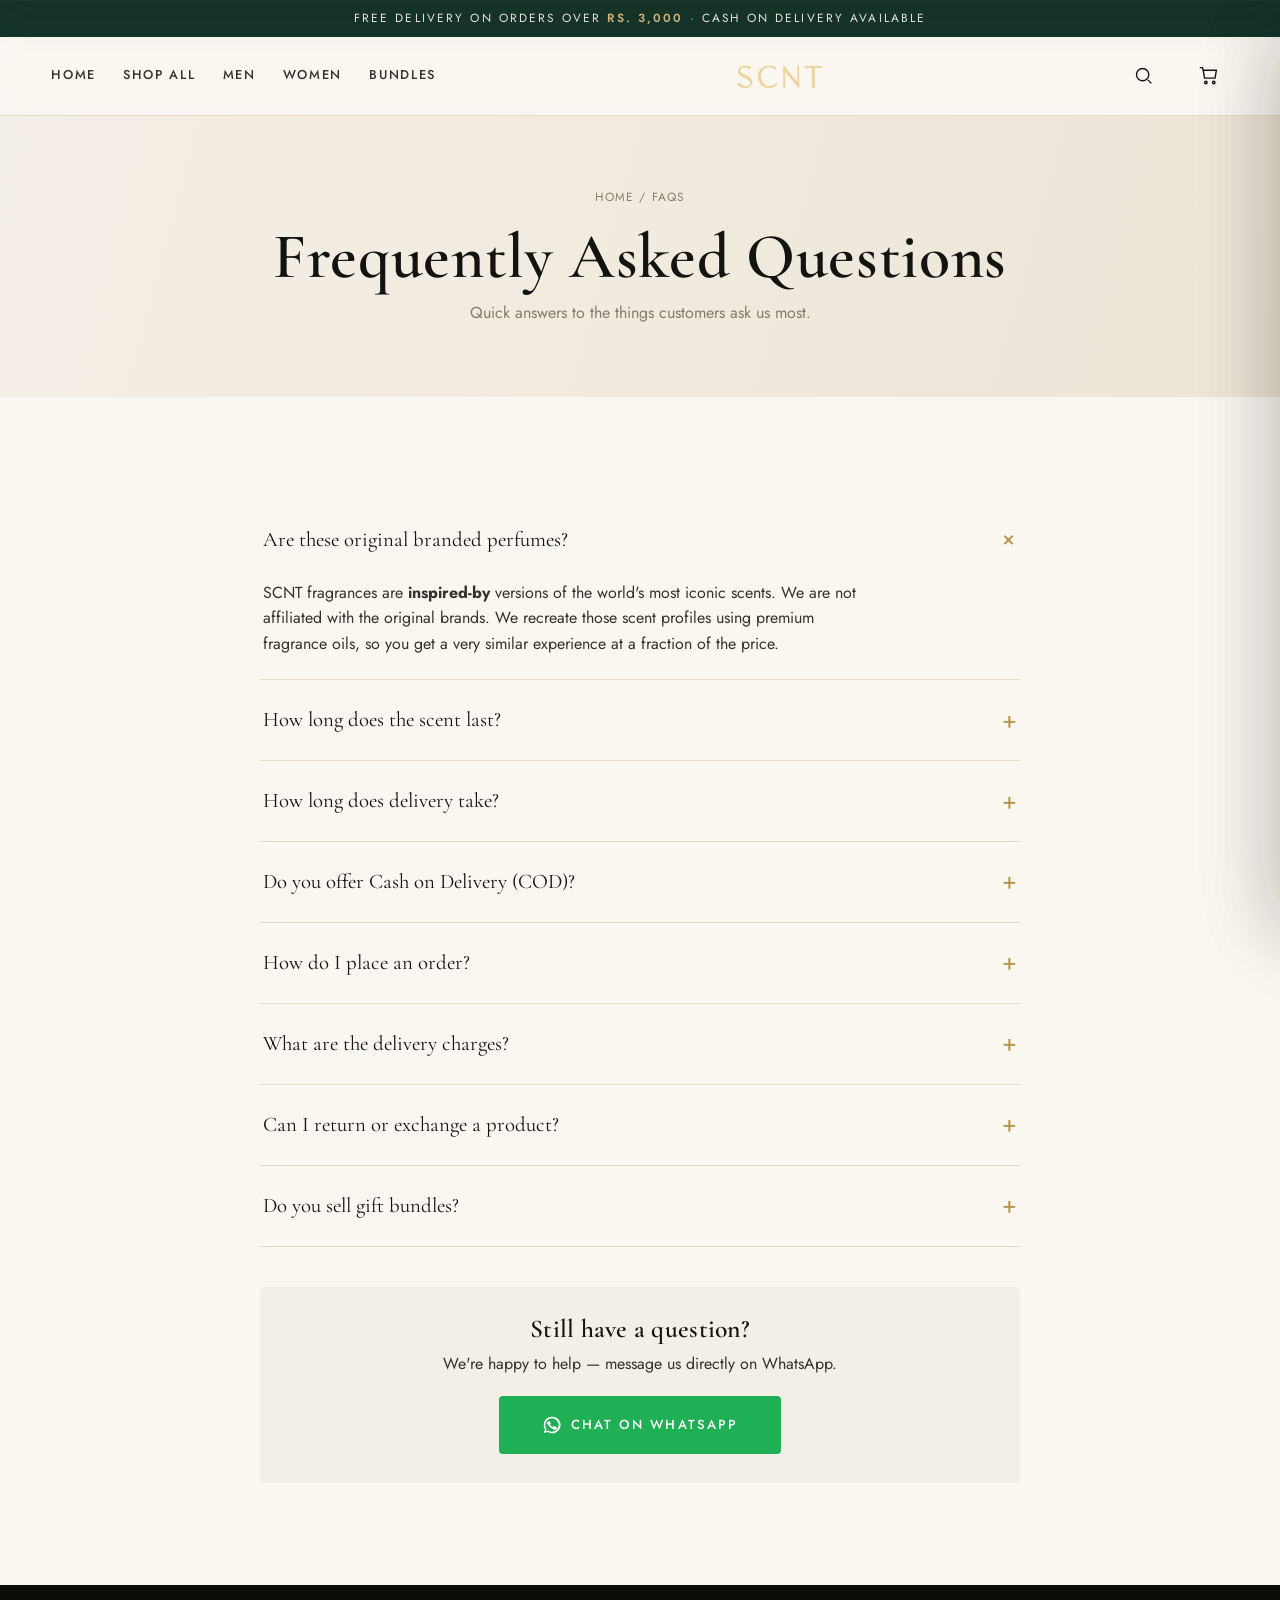
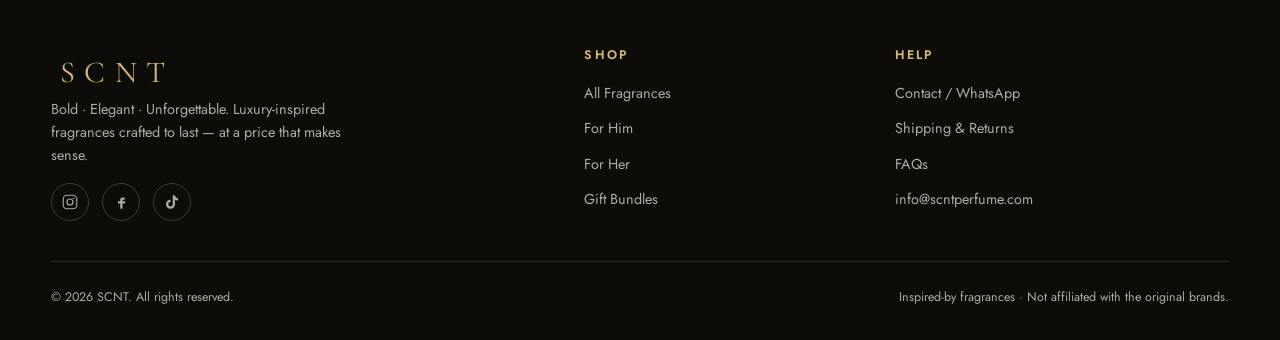
==== faq.html @ 722151c9 "Initial commit: SCNT website" ====
<!DOCTYPE html>
<html lang="en">
<head>
<meta charset="UTF-8">
<meta name="viewport" content="width=device-width, initial-scale=1.0">
<title>FAQs | SCNT</title>
<meta name="description" content="Frequently asked questions about SCNT fragrances — quality, longevity, delivery, Cash on Delivery, ordering and returns.">
<link rel="icon" href="logos stuff/fav icon green.png">
<link rel="preconnect" href="https://fonts.googleapis.com">
<link rel="preconnect" href="https://fonts.gstatic.com" crossorigin>
<link href="https://fonts.googleapis.com/css2?family=Cormorant+Garamond:ital,wght@0,500;0,600;0,700;1,500;1,600&family=Jost:wght@300;400;500;600&display=swap" rel="stylesheet">
<link rel="stylesheet" href="css/styles.css">
</head>
<body>
<div id="site-header"></div>

<div class="page-head">
  <div class="wrap">
    <div class="breadcrumb"><a href="index.html">Home</a> / FAQs</div>
    <h1>Frequently Asked Questions</h1>
    <p>Quick answers to the things customers ask us most.</p>
  </div>
</div>

<section class="section">
  <div class="wrap info">

    <details class="faq-item" open>
      <summary>Are these original branded perfumes?</summary>
      <div class="faq-body">SCNT fragrances are <strong>inspired-by</strong> versions of the world's most iconic scents. We are not affiliated with the original brands. We recreate those scent profiles using premium fragrance oils, so you get a very similar experience at a fraction of the price.</div>
    </details>

    <details class="faq-item">
      <summary>How long does the scent last?</summary>
      <div class="faq-body">Thanks to our high oil concentration, most fragrances last a full day on skin and even longer on clothing. Longevity varies a little by scent and skin type.</div>
    </details>

    <details class="faq-item">
      <summary>How long does delivery take?</summary>
      <div class="faq-body">Orders are delivered within <strong>2–3 days after your order is confirmed</strong>. See our <a href="shipping.html" style="border-bottom:1px solid var(--gold-deep)">Shipping &amp; Returns</a> page for full details.</div>
    </details>

    <details class="faq-item">
      <summary>Do you offer Cash on Delivery (COD)?</summary>
      <div class="faq-body">Yes — Cash on Delivery is available nationwide. You pay when your order arrives at your doorstep.</div>
    </details>

    <details class="faq-item">
      <summary>How do I place an order?</summary>
      <div class="faq-body">Add the fragrances you love to your bag, then tap <strong>“Order via WhatsApp.”</strong> Your order details are filled in automatically — just send the message and share your name and address to confirm.</div>
    </details>

    <details class="faq-item">
      <summary>What are the delivery charges?</summary>
      <div class="faq-body">Delivery is <strong>FREE on orders over Rs. 3,000</strong>. A small flat charge applies below that, confirmed with you on WhatsApp.</div>
    </details>

    <details class="faq-item">
      <summary>Can I return or exchange a product?</summary>
      <div class="faq-body">If an item arrives damaged or incorrect, message us within <strong>3 days of delivery</strong> and we'll replace it. For hygiene reasons, opened or used fragrances can't be returned unless faulty.</div>
    </details>

    <details class="faq-item">
      <summary>Do you sell gift bundles?</summary>
      <div class="faq-body">Yes! Our <a href="shop.html?cat=packs" style="border-bottom:1px solid var(--gold-deep)">Gift Bundles</a> pair popular scents together at a discounted price — perfect for gifting or building your collection.</div>
    </details>

    <div class="info-cta">
      <h3>Still have a question?</h3>
      <p>We're happy to help — message us directly on WhatsApp.</p>
      <a class="btn wa-btn btn-lg" id="waContact">Chat on WhatsApp</a>
    </div>

  </div>
</section>

<div id="site-footer"></div>

<script src="js/data.js"></script>
<script src="js/app.js"></script>
<script>
  buildChrome("");
  document.getElementById("waContact").innerHTML = IC.wa + " Chat on WhatsApp";
  document.getElementById("waContact").href = "https://wa.me/" + SITE.whatsapp;
  document.getElementById("waContact").target = "_blank";
</script>
</body>
</html>
---- css/styles.css ----
/* ============================================================
   SCNT — Premium fragrance store
   Design system + components
   ============================================================ */

:root {
  /* Brand palette (from logo + cover) */
  --cream:      #f4efe6;
  --cream-2:    #ece5d8;
  --paper:      #faf7f1;
  --ink:        #14130f;
  --ink-soft:   #35322b;
  --green:      #16352a;   /* label green */
  --green-2:    #1e4636;
  --gold:       #d9b779;   /* logo gold */
  --gold-deep:  #b9944e;
  --line:       #e2d9c8;
  --muted:      #857c6b;
  --white:      #ffffff;
  --danger:     #a4442f;

  --shadow-sm: 0 2px 10px rgba(20,19,15,.06);
  --shadow-md: 0 14px 40px rgba(20,19,15,.10);
  --shadow-lg: 0 30px 80px rgba(20,19,15,.16);

  --serif: "Cormorant Garamond", "Playfair Display", Georgia, serif;
  --sans:  "Jost", "Poppins", system-ui, -apple-system, "Segoe UI", sans-serif;

  --wrap: 1240px;
  --radius: 4px;
}

/* ---------- Reset / base ---------- */
* { box-sizing: border-box; margin: 0; padding: 0; }
html { scroll-behavior: smooth; }
body {
  font-family: var(--sans);
  color: var(--ink);
  background: var(--paper);
  line-height: 1.6;
  -webkit-font-smoothing: antialiased;
  overflow-x: hidden;
}
img { max-width: 100%; display: block; }
a { color: inherit; text-decoration: none; }
button { font-family: inherit; cursor: pointer; border: none; background: none; }
ul { list-style: none; }

h1, h2, h3, h4 { font-family: var(--serif); font-weight: 600; line-height: 1.08; letter-spacing: .01em; }

.wrap { width: min(var(--wrap), 92%); margin-inline: auto; }
.eyebrow {
  font-family: var(--sans);
  text-transform: uppercase;
  letter-spacing: .34em;
  font-size: .72rem;
  font-weight: 500;
  color: var(--gold-deep);
}
.section { padding: clamp(3.5rem, 8vw, 7rem) 0; }
.section-head { text-align: center; max-width: 640px; margin: 0 auto clamp(2rem,4vw,3.2rem); }
.section-head h2 { font-size: clamp(2.1rem, 5vw, 3.4rem); margin: .5rem 0 .7rem; }
.section-head p { color: var(--muted); font-size: 1.02rem; }

/* ---------- Buttons ---------- */
.btn {
  display: inline-flex; align-items: center; justify-content: center; gap: .55rem;
  padding: .95rem 2rem;
  font-family: var(--sans); font-size: .82rem; font-weight: 500;
  letter-spacing: .16em; text-transform: uppercase;
  border-radius: var(--radius);
  transition: .3s ease;
  border: 1px solid transparent;
}
.btn-dark { background: var(--ink); color: var(--cream); }
.btn-dark:hover { background: var(--green); }
.btn-gold { background: var(--gold); color: var(--ink); }
.btn-gold:hover { background: var(--gold-deep); color: var(--white); }
.btn-outline { border-color: var(--ink); color: var(--ink); background: transparent; }
.btn-outline:hover { background: var(--ink); color: var(--cream); }
.btn-ghost { border-color: var(--line); color: var(--ink-soft); }
.btn-ghost:hover { border-color: var(--ink); }
.btn-block { width: 100%; }
.btn-lg { padding: 1.1rem 2.6rem; }

/* ---------- Announcement bar ---------- */
.topbar {
  background: var(--green); color: var(--cream);
  text-align: center; font-size: .74rem; letter-spacing: .18em;
  text-transform: uppercase; padding: .55rem 1rem;
}
.topbar b { color: var(--gold); font-weight: 600; }

/* ---------- Header ---------- */
.header {
  position: sticky; top: 0; z-index: 100;
  background: rgba(250,247,241,.86);
  backdrop-filter: blur(14px);
  border-bottom: 1px solid var(--line);
}
.nav { display: flex; align-items: center; justify-content: space-between; height: 78px; }
.nav-left, .nav-right { display: flex; align-items: center; gap: 1.6rem; }
.nav-links { display: flex; gap: 1.7rem; }
.nav-links a {
  font-size: .8rem; letter-spacing: .13em; text-transform: uppercase;
  font-weight: 500; color: var(--ink-soft); position: relative; padding: .3rem 0;
}
.nav-links a::after {
  content: ""; position: absolute; left: 0; bottom: -2px; height: 1px; width: 0;
  background: var(--gold-deep); transition: width .3s;
}
.nav-links a:hover::after, .nav-links a.active::after { width: 100%; }
.nav-links a.active { color: var(--ink); }

.brand-logo { text-align: center; }
.brand-logo img { height: 36px; width: auto; }
.brand-word {
  font-family: var(--serif); font-size: 1.9rem; letter-spacing: .3em;
  color: var(--ink); padding-left: .3em;
}

.icon-btn {
  position: relative; display: inline-flex; align-items: center; justify-content: center;
  width: 40px; height: 40px; border-radius: 50%; color: var(--ink);
  transition: background .25s;
}
.icon-btn:hover { background: var(--cream-2); }
.icon-btn svg { width: 21px; height: 21px; }
.cart-count {
  position: absolute; top: 2px; right: 0;
  background: var(--gold); color: var(--ink);
  font-family: var(--sans); font-size: .62rem; font-weight: 700;
  min-width: 17px; height: 17px; border-radius: 9px;
  display: flex; align-items: center; justify-content: center; padding: 0 4px;
}
.hamburger { display: none; }

/* ---------- Hero ---------- */
.hero {
  position: relative;
  background: linear-gradient(105deg, var(--cream) 0%, var(--cream-2) 100%);
  overflow: hidden;
}
.hero-grid {
  display: grid; grid-template-columns: 1.05fr .95fr; align-items: center;
  min-height: min(78vh, 720px); gap: 2rem;
}
.hero-copy { padding: 3rem 0; max-width: 560px; }
.hero-copy .eyebrow { margin-bottom: 1.3rem; }
.hero-copy h1 {
  font-size: clamp(3rem, 7vw, 5.4rem); line-height: .98; margin-bottom: 1.4rem;
}
.hero-copy h1 .gold { color: var(--gold-deep); font-style: italic; }
.hero-copy p { font-size: 1.1rem; color: var(--ink-soft); margin-bottom: 2.2rem; max-width: 440px; }
.hero-cta { display: flex; gap: 1rem; flex-wrap: wrap; }
.hero-media {
  position: relative; align-self: stretch; min-height: 460px;
  margin: 1.6rem 0; border-radius: 18px; overflow: hidden;
  animation: floaty 6s ease-in-out infinite;
}
.hero-media img {
  position: absolute; inset: 0; width: 100%; height: 100%;
  object-fit: cover; object-position: center;
}
.hero-smoke { display: none; }
@keyframes floaty { 0%,100% { transform: translateY(0); } 50% { transform: translateY(-14px); } }

/* Full-width cover banner hero */
.hero-cover { background: var(--cream); text-align: center; padding-bottom: .4rem; }
.cover-img { width: 100%; height: auto; display: block; animation: floaty 6s ease-in-out infinite; }
.hero-cover-cta { display: flex; gap: 1rem; justify-content: center; padding: 1.6rem 0 2.4rem; flex-wrap: wrap; }
@media (max-width: 640px) {
  .hero-cover-cta { padding: 1.1rem 0 1.6rem; }
  .hero-cover-cta .btn { flex: 1; }
}

/* trust strip */
.trust {
  border-top: 1px solid var(--line); border-bottom: 1px solid var(--line);
  background: var(--paper);
}
.trust-grid { display: grid; grid-template-columns: repeat(4,1fr); }
.trust-item {
  display: flex; align-items: center; justify-content: center; gap: .7rem;
  padding: 1.3rem 1rem; text-align: center; border-right: 1px solid var(--line);
  font-size: .78rem; letter-spacing: .1em; text-transform: uppercase; color: var(--ink-soft);
}
.trust-item:last-child { border-right: none; }
.trust-item svg { width: 22px; height: 22px; color: var(--gold-deep); flex: none; }

/* ---------- Category / collection tiles ---------- */
.cats { display: grid; grid-template-columns: repeat(3,1fr); gap: 1.4rem; }
.cat {
  position: relative; border-radius: var(--radius); overflow: hidden;
  aspect-ratio: 4/5; display: flex; align-items: flex-end;
  background: #fff; box-shadow: var(--shadow-sm);
  isolation: isolate; transition: transform .35s, box-shadow .35s;
}
.cat:hover { transform: translateY(-4px); box-shadow: var(--shadow-md); }
.cat-bg {
  position: absolute; inset: 0; width: 100%; height: 100%;
  object-fit: cover; object-position: center; z-index: 0; transition: transform .7s ease;
}
.cat:hover .cat-bg { transform: scale(1.06); }
.cat::after {
  content: ""; position: absolute; inset: 0; z-index: 1;
  background: linear-gradient(to top, rgba(10,12,9,.88) 0%, rgba(10,12,9,.45) 32%, rgba(10,12,9,0) 62%);
}
.cat-body { position: relative; z-index: 2; padding: 1.8rem; color: var(--cream); width: 100%; }
.cat-body h3 { font-size: 1.7rem; color: var(--cream); margin-top: .15rem; }
.cat-body span { font-size: .72rem; letter-spacing: .2em; text-transform: uppercase; color: var(--gold); }
.cat-body .explore { display: inline-block; margin-top: .7rem; font-size: .74rem; letter-spacing: .14em; text-transform: uppercase; color: var(--cream); border-bottom: 1px solid var(--gold); padding-bottom: 2px; transition: color .25s; }
.cat:hover .cat-body .explore { color: var(--gold); }

/* ---------- Product cards / grid ---------- */
.product-grid {
  display: grid; grid-template-columns: repeat(4, 1fr); gap: 1.6rem;
}
.card {
  background: var(--white); border-radius: var(--radius);
  overflow: hidden; display: flex; flex-direction: column;
  transition: transform .35s, box-shadow .35s;
  position: relative; box-shadow: var(--shadow-sm);
}
.card:hover { transform: translateY(-6px); box-shadow: var(--shadow-md); }
.card-media {
  position: relative; aspect-ratio: 1/1; background: #ffffff;
  overflow: hidden;
}
.card-media img {
  position: absolute; inset: 0; width: 100%; height: 100%; object-fit: contain; padding: 6%;
  filter: saturate(1.18) contrast(1.09);
  transition: opacity .4s ease, transform .6s ease;
}
.card-media img.alt { opacity: 0; }
.card:hover .card-media img.main { opacity: 0; }
.card:hover .card-media img.alt { opacity: 1; transform: scale(1.04); }
.badge {
  position: absolute; z-index: 3; top: 12px; left: 12px;
  font-family: var(--sans); font-size: .62rem; font-weight: 600; letter-spacing: .14em; text-transform: uppercase;
  padding: .32rem .6rem; border-radius: 3px;
}
.badge.best { background: var(--gold); color: var(--ink); }
.badge.lux  { background: var(--green); color: var(--gold); }
.badge.save { background: var(--danger); color: #fff; left: auto; right: 12px; }
.card-quick {
  position: absolute; z-index: 3; left: 12px; right: 12px; bottom: 12px;
  transform: translateY(120%); opacity: 0; transition: .35s ease;
}
.card:hover .card-quick { transform: translateY(0); opacity: 1; }
.card-body { padding: 1.1rem 1.2rem 1.3rem; display: flex; flex-direction: column; flex: 1; }
.card-gender { font-size: .66rem; letter-spacing: .2em; text-transform: uppercase; color: var(--muted); }
.card-title { font-family: var(--serif); font-size: 1.4rem; margin: .15rem 0 .1rem; }
.card-insp { font-size: .78rem; color: var(--muted); font-style: italic; margin-bottom: .6rem; min-height: 1.1em; }
.card-notes { font-size: .74rem; color: var(--ink-soft); letter-spacing: .02em; margin-bottom: .9rem; }
.card-foot { margin-top: auto; display: flex; align-items: center; justify-content: space-between; }
.price { font-family: var(--serif); font-size: 1.35rem; color: var(--ink); }
.price .was { font-family: var(--sans); font-size: .82rem; color: var(--muted); text-decoration: line-through; margin-right: .4rem; }
.stars { color: var(--gold-deep); font-size: .82rem; letter-spacing: .05em; }
.stars small { color: var(--muted); }

.add-mini {
  background: var(--ink); color: var(--cream); border-radius: var(--radius);
  padding: .6rem .9rem; font-size: .72rem; letter-spacing: .12em; text-transform: uppercase;
  transition: background .25s;
}
.add-mini:hover { background: var(--green); }

/* ---------- Featured split / story ---------- */
.story { background: var(--green); color: var(--cream); }
.story-grid { display: grid; grid-template-columns: 1fr 1fr; align-items: center; gap: clamp(2rem,5vw,4.5rem); }
.story-media img { border-radius: var(--radius); box-shadow: var(--shadow-lg); }
.story .eyebrow { color: var(--gold); }
.story h2 { font-size: clamp(2rem,4.5vw,3.2rem); color: var(--cream); margin: .6rem 0 1.2rem; }
.story p { color: rgba(244,239,230,.82); margin-bottom: 1.1rem; max-width: 48ch; }
.story-stats { display: flex; gap: 2.4rem; margin: 1.8rem 0 2rem; }
.story-stats b { font-family: var(--serif); font-size: 2.2rem; color: var(--gold); display: block; }
.story-stats span { font-size: .74rem; letter-spacing: .12em; text-transform: uppercase; color: rgba(244,239,230,.7); }

/* ---------- Bundles band ---------- */
.bundles { background: var(--cream); }

/* ---------- Newsletter ---------- */
.news { background: var(--ink); color: var(--cream); text-align: center; }
.news h2 { color: var(--cream); font-size: clamp(2rem,4.5vw,3rem); }
.news p { color: rgba(244,239,230,.7); margin: .6rem auto 1.8rem; max-width: 46ch; }
.news-form { display: flex; gap: .6rem; max-width: 480px; margin: 0 auto; }
.news-form input {
  flex: 1; padding: 1rem 1.2rem; border: 1px solid rgba(244,239,230,.25);
  background: transparent; color: var(--cream); border-radius: var(--radius); font-family: var(--sans);
}
.news-form input::placeholder { color: rgba(244,239,230,.5); }

/* ---------- Footer ---------- */
.footer { background: #0d0c09; color: rgba(244,239,230,.7); padding: 4rem 0 2rem; }
.footer-grid { display: grid; grid-template-columns: 1.8fr 1fr 1.2fr; gap: 2rem; padding-bottom: 2.5rem; border-bottom: 1px solid rgba(244,239,230,.12); }
.footer h4 { font-family: var(--sans); font-size: .78rem; letter-spacing: .18em; text-transform: uppercase; color: var(--gold); margin-bottom: 1.1rem; }
.footer-brand img { height: 34px; margin-bottom: 1rem; }
.footer-brand p { max-width: 34ch; font-size: .9rem; }
.footer ul li { margin-bottom: .6rem; }
.footer ul a { font-size: .9rem; transition: color .2s; }
.footer ul a:hover { color: var(--gold); }
.footer-socials { display: flex; gap: .8rem; margin-top: 1rem; }
.footer-socials a { width: 38px; height: 38px; border: 1px solid rgba(244,239,230,.2); border-radius: 50%; display: flex; align-items: center; justify-content: center; transition: .25s; }
.footer-socials a:hover { background: var(--gold); color: var(--ink); border-color: var(--gold); }
.footer-socials svg { width: 18px; height: 18px; }
.footer-bottom { display: flex; justify-content: space-between; align-items: center; padding-top: 1.6rem; font-size: .78rem; flex-wrap: wrap; gap: .6rem; }

/* ---------- Cart drawer ---------- */
.overlay {
  position: fixed; inset: 0; background: rgba(13,12,9,.5); backdrop-filter: blur(2px);
  opacity: 0; visibility: hidden; transition: .3s; z-index: 200;
}
.overlay.open { opacity: 1; visibility: visible; }
.drawer {
  position: fixed; top: 0; right: 0; height: 100%; width: min(420px, 100%);
  background: var(--paper); z-index: 201; transform: translateX(100%);
  transition: transform .35s cubic-bezier(.4,0,.2,1); display: flex; flex-direction: column;
  box-shadow: var(--shadow-lg);
}
.drawer.open { transform: translateX(0); }
.drawer-head { display: flex; align-items: center; justify-content: space-between; padding: 1.4rem 1.5rem; border-bottom: 1px solid var(--line); }
.drawer-head h3 { font-size: 1.5rem; }
.drawer-items { flex: 1; overflow-y: auto; padding: 1rem 1.5rem; }
.drawer-empty { text-align: center; color: var(--muted); padding: 4rem 1rem; }
.drawer-empty svg { width: 54px; height: 54px; color: var(--line); margin: 0 auto 1rem; }
.cart-row { display: grid; grid-template-columns: 68px 1fr auto; gap: 1rem; padding: 1rem 0; border-bottom: 1px solid var(--line); }
.cart-row-img { width: 68px; height: 68px; border-radius: var(--radius); background: #fff; overflow: hidden; }
.cart-row-img img { width: 100%; height: 100%; object-fit: contain; padding: 8%; }
.cart-row-info h4 { font-family: var(--serif); font-size: 1.1rem; }
.cart-row-info small { color: var(--muted); font-size: .74rem; }
.qty { display: inline-flex; align-items: center; border: 1px solid var(--line); border-radius: 3px; margin-top: .5rem; }
.qty button { width: 26px; height: 26px; font-size: 1rem; color: var(--ink-soft); }
.qty span { width: 30px; text-align: center; font-size: .85rem; }
.cart-row-end { text-align: right; display: flex; flex-direction: column; justify-content: space-between; }
.cart-row-end .price { font-size: 1.05rem; }
.remove { font-size: .68rem; letter-spacing: .1em; text-transform: uppercase; color: var(--muted); }
.remove:hover { color: var(--danger); }
.drawer-foot { padding: 1.3rem 1.5rem; border-top: 1px solid var(--line); background: var(--white); }
.drawer-line { display: flex; justify-content: space-between; margin-bottom: .5rem; font-size: .92rem; }
.drawer-total { display: flex; justify-content: space-between; align-items: baseline; margin: .5rem 0 1rem; }
.drawer-total b { font-family: var(--serif); font-size: 1.7rem; }
.ship-hint { font-size: .76rem; color: var(--green-2); text-align: center; margin-bottom: 1rem; }
.wa-btn { background: #1faf54; color: #fff; }
.wa-btn:hover { background: #178f44; }
.wa-btn svg { width: 20px; height: 20px; }

/* ---------- Search panel ---------- */
.search-panel {
  position: fixed; top: 0; left: 0; right: 0; z-index: 201;
  background: var(--paper); box-shadow: var(--shadow-md);
  transform: translateY(-100%); transition: transform .35s cubic-bezier(.4,0,.2,1);
  max-height: 80vh; overflow-y: auto;
}
.search-panel.open { transform: translateY(0); }
.search-inner { padding: 1.6rem 0 2rem; }
.search-box { display: flex; align-items: center; gap: .8rem; border-bottom: 2px solid var(--ink); padding: .6rem .2rem; }
.search-box svg { width: 22px; height: 22px; color: var(--muted); flex: none; }
.search-box input { flex: 1; border: none; background: transparent; font-family: var(--serif); font-size: 1.5rem; color: var(--ink); outline: none; }
.search-box input::placeholder { color: var(--muted); }
.search-results { margin-top: 1.2rem; }
.search-hint { color: var(--muted); font-size: .92rem; padding: 1rem .2rem; }
.search-item { display: grid; grid-template-columns: 54px 1fr auto; align-items: center; gap: 1rem; padding: .7rem .4rem; border-radius: var(--radius); transition: background .2s; }
.search-item:hover { background: var(--cream-2); }
.search-thumb { width: 54px; height: 54px; background: #fff; border-radius: var(--radius); overflow: hidden; }
.search-thumb img { width: 100%; height: 100%; object-fit: contain; padding: 8%; }
.search-meta h4 { font-family: var(--serif); font-size: 1.15rem; line-height: 1.1; }
.search-meta span { font-size: .78rem; color: var(--muted); font-style: italic; }
.search-price { font-family: var(--serif); font-size: 1.05rem; }

/* ---------- Info pages (FAQ / Shipping) ---------- */
.info { max-width: 760px; margin: 0 auto; }
.info-lead { color: var(--ink-soft); font-size: 1.05rem; margin-bottom: 2rem; }
.info h3 { font-size: 1.6rem; margin: 2.2rem 0 .8rem; }
.info p { color: var(--ink-soft); margin-bottom: 1rem; }
.info ul.info-list { margin: 0 0 1.2rem 1.1rem; list-style: disc; }
.info ul.info-list li { margin-bottom: .5rem; color: var(--ink-soft); }
.faq-item { border-bottom: 1px solid var(--line); }
.faq-item summary {
  list-style: none; cursor: pointer; padding: 1.3rem .2rem; display: flex;
  justify-content: space-between; align-items: center; gap: 1rem;
  font-family: var(--serif); font-size: 1.3rem; color: var(--ink);
}
.faq-item summary::-webkit-details-marker { display: none; }
.faq-item summary::after { content: "+"; font-family: var(--sans); font-size: 1.5rem; color: var(--gold-deep); transition: transform .25s; flex: none; }
.faq-item[open] summary::after { transform: rotate(45deg); }
.faq-item .faq-body { padding: 0 .2rem 1.4rem; color: var(--ink-soft); max-width: 62ch; }
.info-cta { margin-top: 2.5rem; padding: 1.8rem; background: var(--cream); border-radius: var(--radius); text-align: center; }
.info-cta h3 { margin: 0 0 .5rem; }
.info-cta p { margin-bottom: 1.2rem; }

/* ---------- Toast ---------- */
.toast {
  position: fixed; bottom: 26px; left: 50%; transform: translateX(-50%) translateY(120%);
  background: var(--ink); color: var(--cream); padding: .9rem 1.5rem; border-radius: var(--radius);
  font-size: .85rem; letter-spacing: .04em; z-index: 300; box-shadow: var(--shadow-md);
  transition: transform .4s cubic-bezier(.2,.8,.2,1); display: flex; align-items: center; gap: .6rem;
}
.toast.show { transform: translateX(-50%) translateY(0); }
.toast svg { width: 18px; height: 18px; color: var(--gold); }

/* ---------- Shop page ---------- */
.page-head { background: linear-gradient(105deg, var(--cream), var(--cream-2)); text-align: center; padding: clamp(2.5rem,6vw,4.5rem) 0; }
.page-head h1 { font-size: clamp(2.4rem,6vw,4rem); }
.page-head p { color: var(--muted); margin-top: .5rem; }
.breadcrumb { font-size: .74rem; letter-spacing: .1em; text-transform: uppercase; color: var(--muted); margin-bottom: 1rem; }
.breadcrumb a:hover { color: var(--ink); }

.shop-toolbar { display: flex; align-items: center; justify-content: space-between; gap: 1rem; flex-wrap: wrap; margin-bottom: 2rem; }
.filters { display: flex; gap: .5rem; flex-wrap: wrap; }
.chip {
  padding: .55rem 1.1rem; border: 1px solid var(--line); border-radius: 40px;
  font-size: .76rem; letter-spacing: .1em; text-transform: uppercase; color: var(--ink-soft);
  transition: .25s;
}
.chip:hover { border-color: var(--ink); }
.chip.active { background: var(--ink); color: var(--cream); border-color: var(--ink); }
.sort-select { padding: .55rem 1rem; border: 1px solid var(--line); border-radius: 40px; font-family: var(--sans); font-size: .78rem; color: var(--ink-soft); background: var(--paper); }
.result-count { font-size: .8rem; color: var(--muted); }

/* ---------- Product detail ---------- */
.pdp { display: grid; grid-template-columns: 1fr 1fr; gap: clamp(2rem,5vw,4rem); align-items: start; }
.gallery-main { aspect-ratio: 1/1; background: #ffffff; border-radius: var(--radius); overflow: hidden; box-shadow: var(--shadow-sm); }
.gallery-main img { width: 100%; height: 100%; object-fit: contain; padding: 6%; filter: saturate(1.18) contrast(1.09); }
.gallery-thumbs { display: flex; gap: .7rem; margin-top: .8rem; }
.gallery-thumbs button { flex: 1; aspect-ratio: 1/1; background: #fff; border-radius: var(--radius); overflow: hidden; transition: .25s; opacity: .55; }
.gallery-thumbs button.active { opacity: 1; }
.gallery-thumbs img { width: 100%; height: 100%; object-fit: contain; padding: 10%; }
.pdp-info .eyebrow { color: var(--muted); }
.pdp-info h1 { font-size: clamp(2.4rem,5vw,3.6rem); margin: .3rem 0 .4rem; }
.pdp-insp { font-style: italic; color: var(--gold-deep); font-size: 1.05rem; margin-bottom: 1rem; }
.pdp-price { font-family: var(--serif); font-size: 2rem; margin: 1rem 0; }
.pdp-desc { color: var(--ink-soft); margin-bottom: 1.6rem; max-width: 52ch; }
.notes-block { border-top: 1px solid var(--line); border-bottom: 1px solid var(--line); padding: 1.3rem 0; margin-bottom: 1.6rem; }
.notes-block h4 { font-family: var(--sans); font-size: .74rem; letter-spacing: .18em; text-transform: uppercase; color: var(--muted); margin-bottom: .8rem; }
.notes-pills { display: flex; gap: .5rem; flex-wrap: wrap; }
.note-pill { padding: .45rem .95rem; background: var(--cream-2); border-radius: 40px; font-size: .8rem; }
.pdp-buy { display: flex; gap: .8rem; align-items: stretch; margin-bottom: 1.4rem; }
.pdp-buy .qty { margin: 0; }
.pdp-buy .qty button { width: 42px; height: 100%; }
.pdp-buy .qty span { width: 40px; }
.pdp-meta { font-size: .82rem; color: var(--muted); display: flex; flex-direction: column; gap: .5rem; }
.pdp-meta div { display: flex; align-items: center; gap: .5rem; }
.pdp-meta svg { width: 17px; height: 17px; color: var(--green-2); }

/* ---------- Loading spinner (unused fallback) ---------- */
.spin { text-align:center; padding:4rem; color:var(--muted); }

/* ---------- Reveal on scroll ---------- */
.reveal { opacity: 0; transform: translateY(26px); transition: opacity .7s ease, transform .7s ease; }
.reveal.in { opacity: 1; transform: none; }

/* ---------- Responsive ---------- */
@media (max-width: 1024px) {
  .product-grid { grid-template-columns: repeat(3,1fr); }
  .footer-grid { grid-template-columns: 1fr 1fr; }
}
@media (max-width: 860px) {
  .hero-grid { grid-template-columns: 1fr; text-align: center; min-height: auto; }
  .hero-copy { margin: 0 auto; padding-top: 2.5rem; }
  .hero-cta { justify-content: center; }
  .hero-media { order: -1; min-height: 360px; }
  .story-grid { grid-template-columns: 1fr; }
  .story-media { order: -1; }
  .pdp { grid-template-columns: 1fr; }
  .cats { grid-template-columns: 1fr; }
  .trust-grid { grid-template-columns: 1fr 1fr; }
  .trust-item:nth-child(2) { border-right: none; }
  .nav-links { display: none; }
  .hamburger { display: inline-flex; }
}
@media (max-width: 640px) {
  .product-grid { grid-template-columns: repeat(2,1fr); gap: 1rem; }
  .card-quick { display: none; }
  .card-title { font-size: 1.2rem; }
  .news-form { flex-direction: column; }
  .footer-grid { grid-template-columns: 1fr; }
  .story-stats { gap: 1.4rem; }
  .trust-grid { grid-template-columns: 1fr; }
  .trust-item { border-right: none; }
}

/* mobile nav panel */
.mobile-nav {
  position: fixed; inset: 0 0 0 auto; width: min(300px,82%); background: var(--paper);
  z-index: 201; transform: translateX(100%); transition: transform .35s; padding: 2rem;
  box-shadow: var(--shadow-lg); display: flex; flex-direction: column; gap: .3rem;
}
.mobile-nav.open { transform: translateX(0); }
.mobile-nav a { padding: .9rem 0; border-bottom: 1px solid var(--line); font-size: .9rem; letter-spacing: .12em; text-transform: uppercase; }
.mobile-nav .close-x { align-self: flex-end; font-size: 1.6rem; margin-bottom: 1rem; }
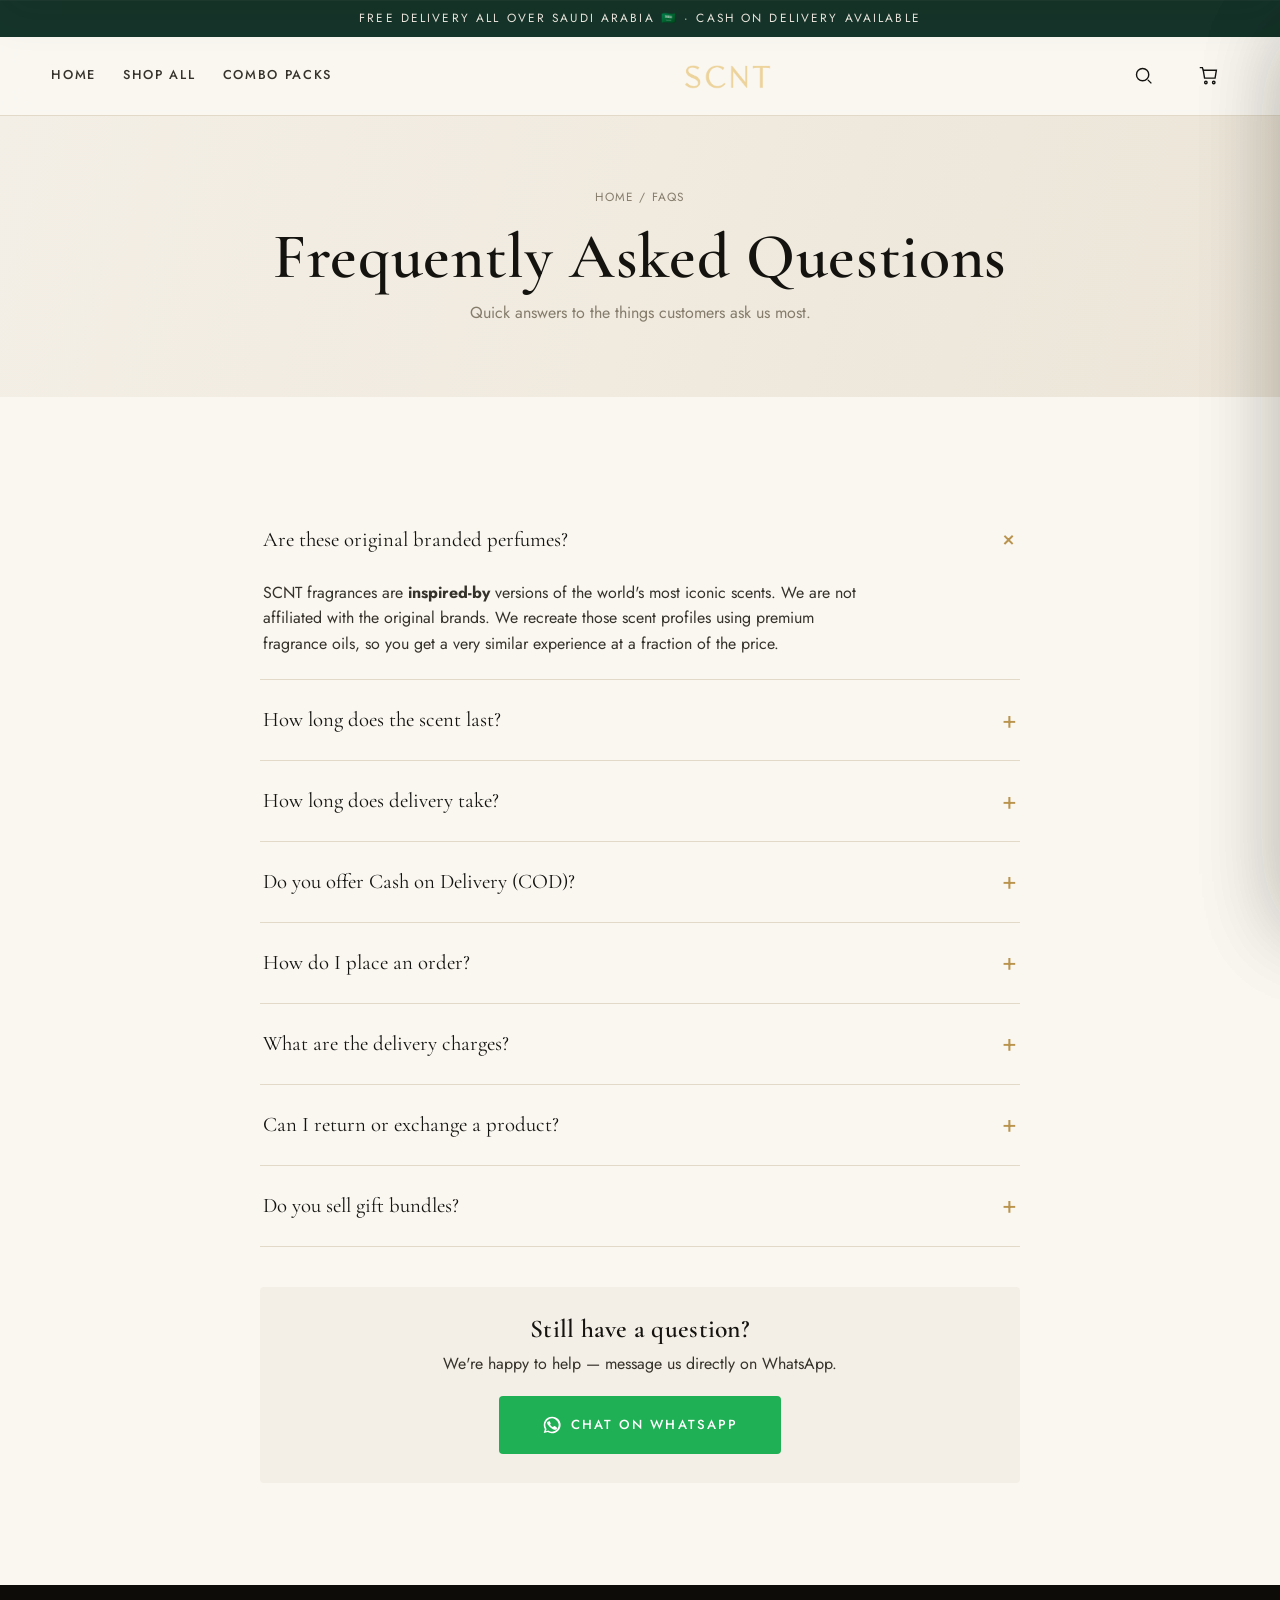
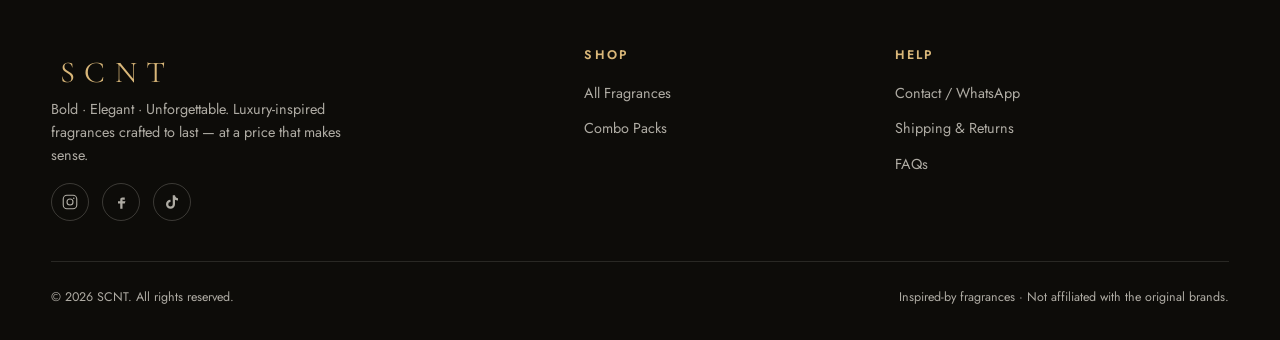
==== commit aceea515: "FAQ: free delivery all over Saudi Arabia" ====
--- a/faq.html
+++ b/faq.html
@@ -52,7 +52,7 @@
 
     <details class="faq-item">
       <summary>What are the delivery charges?</summary>
-      <div class="faq-body">Delivery is <strong>FREE on orders over Rs. 3,000</strong>. A small flat charge applies below that, confirmed with you on WhatsApp.</div>
+      <div class="faq-body">Delivery is <strong>FREE on every order, all over Saudi Arabia 🇸🇦</strong>. No minimum order needed.</div>
     </details>
 
     <details class="faq-item">
